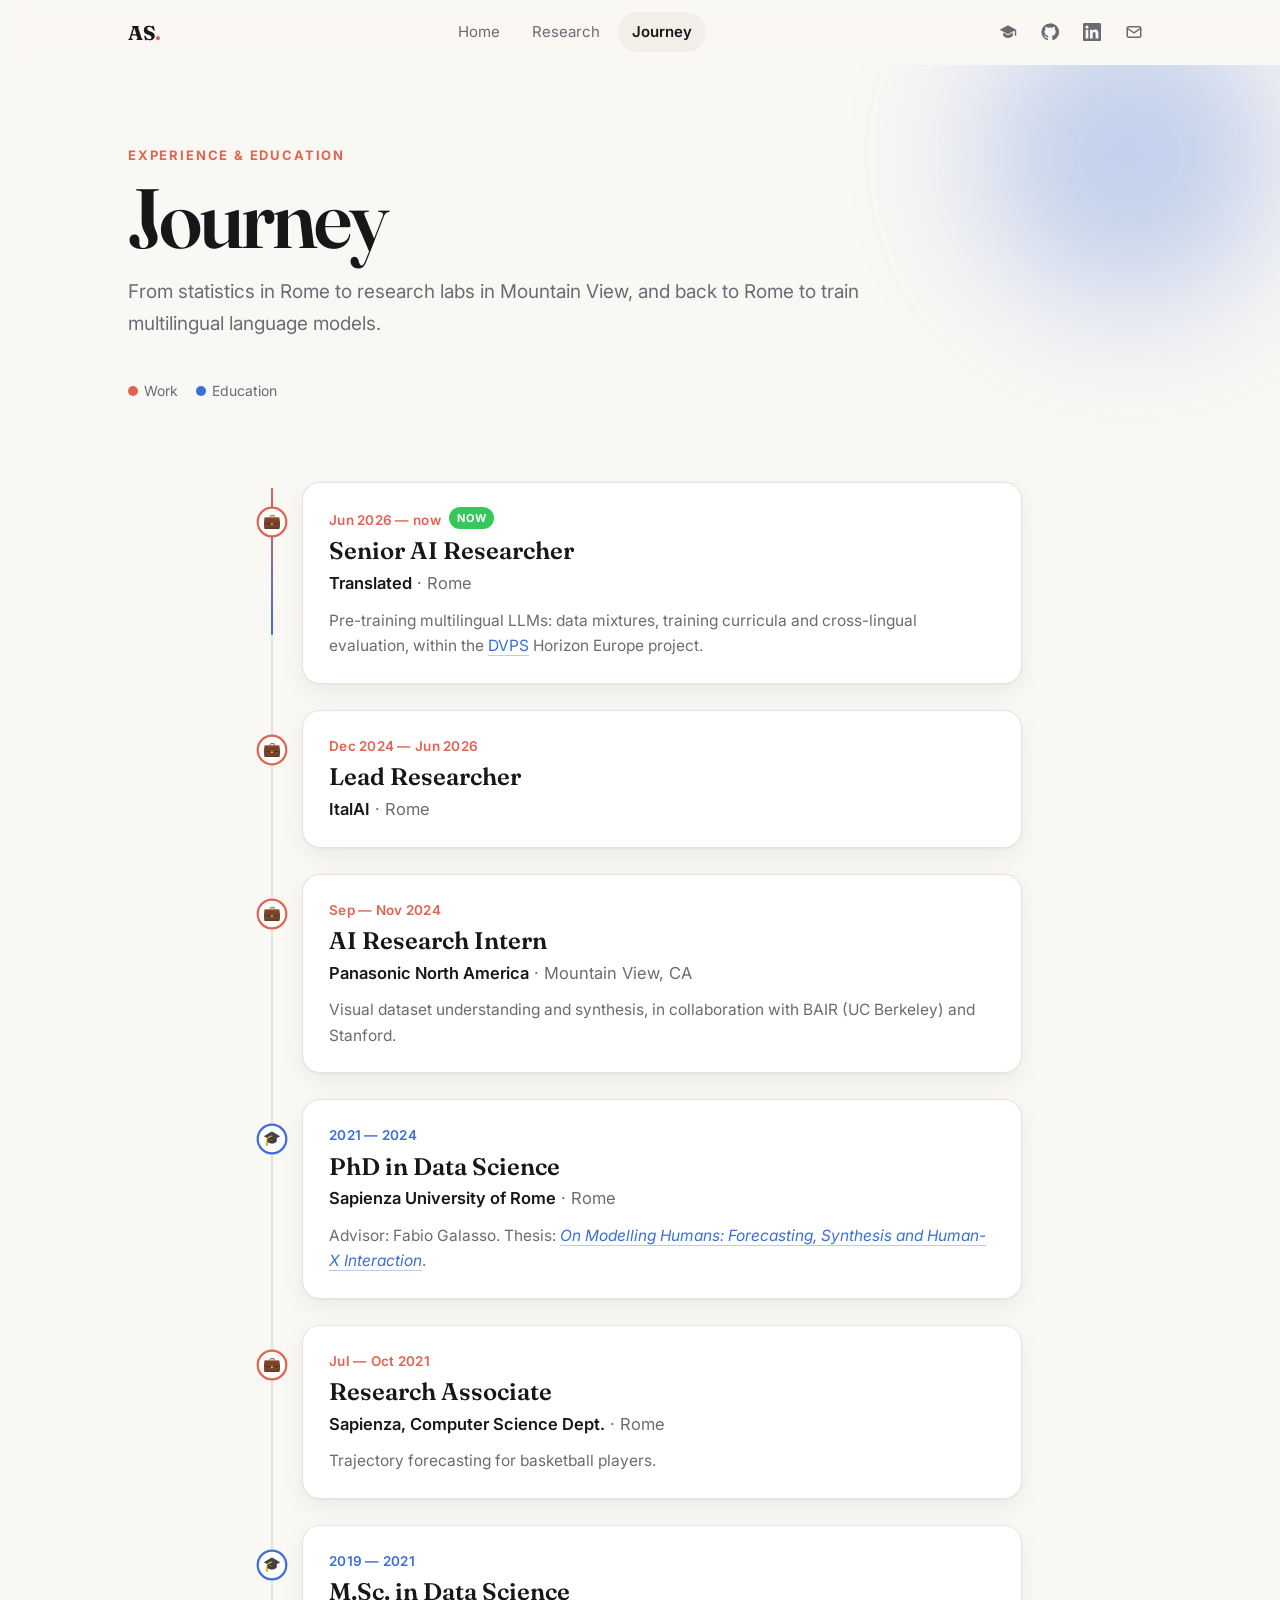
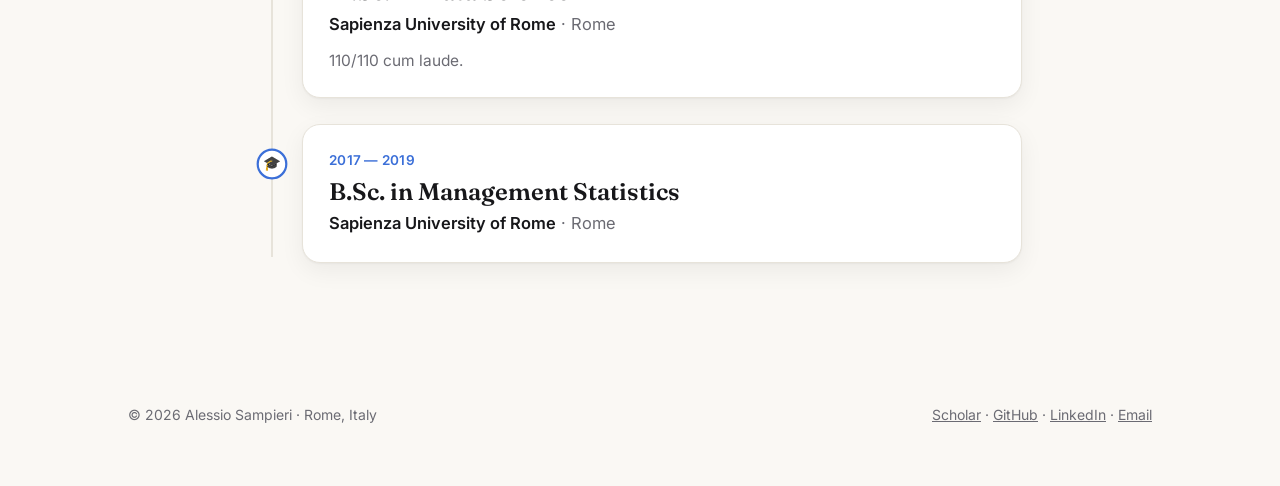
==== journey.html @ bb048fb6 "Add files via upload" ====
<!DOCTYPE html>
<html lang="en">
<head>
  <meta charset="utf-8">
  <meta name="viewport" content="width=device-width, initial-scale=1">
  <title>Journey | Alessio Sampieri</title>
  <meta name="description" content="Alessio Sampieri — Senior AI Researcher at Translated. Multilingual LLMs, human motion modelling, embodied AI. PhD in Data Science, Sapienza University of Rome.">
  <meta property="og:title" content="Journey | Alessio Sampieri">
  <meta property="og:description" content="Senior AI Researcher at Translated. PhD in Data Science, Sapienza University of Rome.">
  <meta property="og:image" content="https://alessiosam.github.io/assets/me.jpg">
  <link rel="icon" href="assets/me.jpg">
  <link rel="preconnect" href="https://fonts.googleapis.com">
  <link rel="preconnect" href="https://fonts.gstatic.com" crossorigin>
  <link href="https://fonts.googleapis.com/css2?family=Fraunces:opsz,wght@9..144,500;9..144,600;9..144,700&family=Inter:wght@400;600;700&display=swap" rel="stylesheet">
  <link rel="stylesheet" href="style.css">
</head>
<body data-page="journey">

<section class="page-head">
  <div class="blobs"><div class="blob b2" style="width:300px;height:300px;top:-60px;left:auto;right:0"></div></div>
  <div class="wrap">
    <div class="eyebrow reveal">Experience &amp; education</div>
    <h1 class="reveal">Journey</h1>
    <p class="lead reveal">From statistics in Rome to research labs in Mountain View, and back to Rome to train multilingual language models.</p>
    <div class="legend reveal"><span><i style="background:var(--accent)"></i>Work</span><span><i style="background:var(--accent2)"></i>Education</span></div>
  </div>
</section>

<section style="padding-bottom:60px">
  <div class="wrap" style="max-width:820px">
    <div class="tl" id="tl"></div>
  </div>
</section>

<script src="data.js"></script>
<script src="main.js"></script>
</body>
</html>
---- style.css ----
:root {
  --bg: #faf8f4;
  --bg2: #f2efe8;
  --card: #ffffff;
  --text: #17171a;
  --muted: #6b6b73;
  --line: #e7e3da;
  --accent: #e0644f;      /* coral */
  --accent2: #3b6fd8;     /* blue */
  --accent3: #f2b84b;     /* amber */
  --accent4: #4fb3a9;     /* teal */
  --shadow: 0 1px 2px rgba(0,0,0,.04), 0 8px 24px rgba(0,0,0,.06);
  --r: 18px;
  --maxw: 1080px;
}
@media (prefers-color-scheme: dark) {
  :root {
    --bg: #111114; --bg2: #18181d; --card: #1c1c22; --text: #f1f0ee; --muted: #9c9ca6;
    --line: #2a2a31; --shadow: 0 1px 2px rgba(0,0,0,.3), 0 8px 24px rgba(0,0,0,.35);
  }
}
* { box-sizing: border-box; }
html { scroll-behavior: smooth; }
body {
  margin: 0; background: var(--bg); color: var(--text);
  font: 16.5px/1.65 "Inter", system-ui, -apple-system, "Segoe UI", Roboto, sans-serif;
  -webkit-font-smoothing: antialiased; overflow-x: hidden;
}
a { color: inherit; }
p a, .rich a { color: var(--accent2); text-decoration: none; border-bottom: 1px solid color-mix(in srgb, var(--accent2) 35%, transparent); }
p a:hover, .rich a:hover { border-color: var(--accent2); }
.wrap { max-width: var(--maxw); margin: 0 auto; padding: 0 28px; }
.serif { font-family: "Fraunces", Georgia, serif; }

/* ---------- Nav ---------- */
.nav { position: sticky; top: 0; z-index: 50; backdrop-filter: saturate(160%) blur(14px);
  background: color-mix(in srgb, var(--bg) 78%, transparent); border-bottom: 1px solid transparent; transition: border-color .3s; }
.nav.scrolled { border-color: var(--line); }
.nav .wrap { display: flex; align-items: center; justify-content: space-between; height: 64px; }
.logo { font: 700 20px "Fraunces", Georgia, serif; text-decoration: none; letter-spacing: -.02em; }
.logo span { color: var(--accent); }
.menu { display: flex; gap: 4px; }
.menu a { text-decoration: none; padding: 8px 14px; border-radius: 999px; font-size: 15px; color: var(--muted); transition: .2s; }
.menu a:hover { color: var(--text); background: var(--bg2); }
.menu a.active { color: var(--text); background: var(--bg2); font-weight: 600; }
.socials { display: flex; gap: 6px; }
.icon { width: 36px; height: 36px; display: grid; place-items: center; border-radius: 50%; color: var(--muted); transition: .2s; }
.icon:hover { color: var(--text); background: var(--bg2); transform: translateY(-2px); }
.icon svg { width: 18px; height: 18px; }
@media (max-width: 720px) { .socials { display: none; } .menu a { padding: 8px 10px; } }

/* ---------- Hero ---------- */
.hero { position: relative; min-height: calc(100vh - 64px); display: flex; align-items: center; padding: 40px 0 80px; }
.blobs { position: absolute; inset: 0; overflow: hidden; z-index: -1; pointer-events: none; }
.blob { position: absolute; border-radius: 50%; filter: blur(70px); opacity: .45; animation: float 18s ease-in-out infinite; }
.blob.b1 { width: 420px; height: 420px; background: var(--accent); top: 5%; right: 8%; }
.blob.b2 { width: 360px; height: 360px; background: var(--accent2); bottom: 0; left: -6%; animation-delay: -6s; opacity: .3; }
.blob.b3 { width: 280px; height: 280px; background: var(--accent3); top: 40%; right: 35%; animation-delay: -12s; opacity: .35; }
@keyframes float { 0%,100% { transform: translate(0,0) scale(1); } 33% { transform: translate(40px,-30px) scale(1.08); } 66% { transform: translate(-30px,25px) scale(.95); } }
.hero-grid { display: grid; grid-template-columns: 1.35fr 1fr; gap: 48px; align-items: center; width: 100%; }
.kicker { display: inline-flex; align-items: center; gap: 8px; font-size: 14px; color: var(--muted); background: var(--card);
  border: 1px solid var(--line); padding: 6px 14px; border-radius: 999px; box-shadow: var(--shadow); }
.kicker .dot { width: 8px; height: 8px; border-radius: 50%; background: #34c759; box-shadow: 0 0 0 0 rgba(52,199,89,.6); animation: pulse 2s infinite; }
@keyframes pulse { 70% { box-shadow: 0 0 0 10px rgba(52,199,89,0); } 100% { box-shadow: 0 0 0 0 rgba(52,199,89,0); } }
.hero h1 { font: 600 clamp(44px, 6.4vw, 84px)/1.02 "Fraunces", Georgia, serif; letter-spacing: -.035em; margin: 22px 0 18px; }
.hero h1 .wave { display: inline-block; transform-origin: 70% 70%; animation: wave 2.4s 1s ease-in-out 2; }
@keyframes wave { 0%,60%,100% { transform: rotate(0); } 10%,30% { transform: rotate(14deg); } 20% { transform: rotate(-8deg); } 40% { transform: rotate(-4deg); } 50% { transform: rotate(10deg); } }
.tagline { font-size: clamp(20px, 2.4vw, 26px); line-height: 1.4; color: var(--muted); margin: 0 0 30px; max-width: 30ch; }
.rotator { color: var(--text); font-weight: 600; display: inline-block; position: relative; }
.rotator::after { content: ""; position: absolute; left: 0; right: 0; bottom: 2px; height: 8px; background: var(--accent3); opacity: .45; z-index: -1; border-radius: 3px; }
.caret { display: inline-block; width: 2px; height: 1em; background: var(--accent); margin-left: 3px; vertical-align: -3px; animation: blink 1s steps(1) infinite; }
@keyframes blink { 50% { opacity: 0; } }
.cta { display: flex; gap: 12px; flex-wrap: wrap; }
.btn { display: inline-flex; align-items: center; gap: 8px; text-decoration: none; padding: 13px 22px; border-radius: 999px; font-weight: 600; font-size: 15.5px; transition: transform .2s, box-shadow .2s, background .2s; }
.btn.primary { background: var(--text); color: var(--bg); }
.btn.primary:hover { transform: translateY(-2px); box-shadow: 0 10px 24px rgba(0,0,0,.18); }
.btn.ghost { border: 1px solid var(--line); background: var(--card); }
.btn.ghost:hover { transform: translateY(-2px); border-color: var(--muted); }
.btn .arr { transition: transform .2s; } .btn:hover .arr { transform: translateX(4px); }
.portrait { position: relative; justify-self: center; width: min(360px, 80vw); aspect-ratio: 1; }
.portrait .ring { position: absolute; inset: -14px; border-radius: 50%;
  background: conic-gradient(from 0deg, var(--accent), var(--accent3), var(--accent4), var(--accent2), var(--accent)); animation: spin 10s linear infinite; }
.portrait .ring::after { content: ""; position: absolute; inset: 6px; border-radius: 50%; background: var(--bg); }
@keyframes spin { to { transform: rotate(360deg); } }
.portrait img { position: relative; width: 100%; height: 100%; object-fit: cover; border-radius: 50%; }
.chip-float { position: absolute; background: var(--card); border: 1px solid var(--line); box-shadow: var(--shadow);
  border-radius: 14px; padding: 8px 14px; font-size: 13.5px; font-weight: 600; white-space: nowrap; animation: bob 5s ease-in-out infinite; }
.chip-float small { display: block; font-weight: 400; color: var(--muted); font-size: 12px; }
.chip-float.c1 { left: -30px; top: 14%; }
.chip-float.c2 { right: -24px; bottom: 16%; animation-delay: -2.5s; }
@keyframes bob { 50% { transform: translateY(-10px); } }
.scroll-hint { position: absolute; left: 50%; bottom: 22px; transform: translateX(-50%); color: var(--muted); font-size: 12px; letter-spacing: .14em; text-transform: uppercase; display: flex; flex-direction: column; align-items: center; gap: 8px; }
.scroll-hint .mouse { width: 22px; height: 34px; border: 2px solid var(--muted); border-radius: 12px; position: relative; }
.scroll-hint .mouse::after { content: ""; position: absolute; left: 50%; top: 6px; width: 3px; height: 7px; margin-left: -1.5px; border-radius: 2px; background: var(--muted); animation: wheel 1.6s infinite; }
@keyframes wheel { to { transform: translateY(10px); opacity: 0; } }
@media (max-width: 860px) {
  .hero-grid { grid-template-columns: 1fr; text-align: left; }
  .portrait { order: -1; width: 220px; justify-self: start; margin-left: 14px; }
  .chip-float { display: none; }
  .scroll-hint { display: none; }
}

/* ---------- Sections ---------- */
section.block { padding: 96px 0; }
.eyebrow { font-size: 13px; font-weight: 700; letter-spacing: .14em; text-transform: uppercase; color: var(--accent); margin-bottom: 10px; }
h2.title { font: 600 clamp(34px, 4.5vw, 52px)/1.08 "Fraunces", Georgia, serif; letter-spacing: -.025em; margin: 0 0 18px; }
.lead { font-size: 19px; color: var(--muted); max-width: 62ch; margin: 0 0 40px; }
.lead b, .lead strong { color: var(--text); font-weight: 600; }
.head-row { display: flex; justify-content: space-between; align-items: end; gap: 20px; flex-wrap: wrap; margin-bottom: 36px; }
.head-row .lead { margin: 0; }
.link-more { text-decoration: none; font-weight: 600; display: inline-flex; gap: 6px; align-items: center; white-space: nowrap; }
.link-more:hover .arr { transform: translateX(4px); } .link-more .arr { transition: transform .2s; }

/* stats */
.stats { display: grid; grid-template-columns: repeat(4, 1fr); gap: 18px; }
.stat { background: var(--card); border: 1px solid var(--line); border-radius: var(--r); padding: 26px 24px; box-shadow: var(--shadow); }
.stat .num { font: 600 46px/1 "Fraunces", Georgia, serif; letter-spacing: -.03em; }
.stat .num sup { font-size: 24px; color: var(--accent); }
.stat .lbl { color: var(--muted); font-size: 14.5px; margin-top: 8px; }
@media (max-width: 760px) { .stats { grid-template-columns: repeat(2, 1fr); } }

/* venues marquee */
.marquee { overflow: hidden; margin-top: 34px; mask-image: linear-gradient(90deg, transparent, #000 10%, #000 90%, transparent); }
.marquee .track { display: flex; gap: 48px; width: max-content; animation: marquee 28s linear infinite; }
.marquee span { font: 600 26px "Fraunces", Georgia, serif; color: var(--muted); opacity: .7; }
@keyframes marquee { to { transform: translateX(-50%); } }

/* focus cards */
.cards3 { display: grid; grid-template-columns: repeat(3, 1fr); gap: 20px; }
.focus { position: relative; background: var(--card); border: 1px solid var(--line); border-radius: var(--r); padding: 30px 26px; box-shadow: var(--shadow); overflow: hidden; transition: transform .3s, box-shadow .3s; }
.focus:hover { transform: translateY(-6px); box-shadow: 0 18px 40px rgba(0,0,0,.12); }
.focus .ico { width: 48px; height: 48px; border-radius: 14px; display: grid; place-items: center; font-size: 24px; margin-bottom: 18px; }
.focus h3 { font: 600 22px/1.2 "Fraunces", Georgia, serif; margin: 0 0 10px; }
.focus p { color: var(--muted); margin: 0; font-size: 15.5px; }
.focus .now { position: absolute; top: 18px; right: 18px; font-size: 11.5px; font-weight: 700; letter-spacing: .08em; text-transform: uppercase; color: var(--accent); background: color-mix(in srgb, var(--accent) 12%, transparent); padding: 4px 10px; border-radius: 999px; }
@media (max-width: 860px) { .cards3 { grid-template-columns: 1fr; } }

/* paper cards */
.papers { display: grid; grid-template-columns: repeat(2, 1fr); gap: 20px; }
.paper { display: flex; flex-direction: column; background: var(--card); border: 1px solid var(--line); border-radius: var(--r); padding: 26px; box-shadow: var(--shadow); transition: transform .3s, box-shadow .3s, border-color .3s; }
.paper:hover { transform: translateY(-4px); box-shadow: 0 18px 40px rgba(0,0,0,.1); border-color: color-mix(in srgb, var(--accent) 40%, var(--line)); }
.paper .top { display: flex; gap: 8px; align-items: center; flex-wrap: wrap; margin-bottom: 12px; }
.venue { font-size: 12.5px; font-weight: 700; padding: 4px 10px; border-radius: 999px; background: var(--text); color: var(--bg); }
.badge { font-size: 12.5px; font-weight: 700; padding: 4px 10px; border-radius: 999px; background: linear-gradient(90deg, var(--accent), var(--accent3)); color: #fff; }
.paper h3 { font: 600 20px/1.28 "Fraunces", Georgia, serif; margin: 0 0 8px; }
.paper .blurb { color: var(--muted); font-size: 15px; margin: 0 0 12px; }
.paper .authors { font-size: 13.5px; color: var(--muted); margin-bottom: 14px; }
.paper .authors b { color: var(--text); font-weight: 600; }
.paper .links { margin-top: auto; display: flex; gap: 8px; flex-wrap: wrap; }
.pill { font-size: 13px; font-weight: 600; text-decoration: none; padding: 5px 12px; border: 1px solid var(--line); border-radius: 999px; transition: .2s; }
.pill:hover { border-color: var(--text); background: var(--text); color: var(--bg); }
.tag { font-size: 12px; color: var(--muted); background: var(--bg2); padding: 3px 9px; border-radius: 999px; }
@media (max-width: 760px) { .papers { grid-template-columns: 1fr; } }

/* news */
.news { list-style: none; padding: 0; margin: 0; border-top: 1px solid var(--line); }
.news li { display: grid; grid-template-columns: 120px 1fr; gap: 20px; padding: 18px 0; border-bottom: 1px solid var(--line); font-size: 16.5px; }
.news .d { color: var(--muted); font-variant-numeric: tabular-nums; font-size: 14.5px; padding-top: 2px; }
.news a { color: var(--accent2); text-decoration: none; }
@media (max-width: 600px) { .news li { grid-template-columns: 1fr; gap: 2px; } }

/* contact band */
.band { background: var(--text); color: var(--bg); border-radius: 28px; padding: 64px 48px; position: relative; overflow: hidden; }
.band h2 { font: 600 clamp(32px, 4.5vw, 54px)/1.05 "Fraunces", Georgia, serif; margin: 0 0 14px; letter-spacing: -.025em; }
.band p { opacity: .7; margin: 0 0 28px; font-size: 18px; max-width: 50ch; }
.band .btn.primary { background: var(--bg); color: var(--text); }
.band .glow { position: absolute; width: 380px; height: 380px; border-radius: 50%; background: var(--accent); filter: blur(90px); opacity: .45; right: -80px; top: -120px; }

footer { padding: 40px 0 60px; color: var(--muted); font-size: 14px; }
footer .wrap { display: flex; justify-content: space-between; flex-wrap: wrap; gap: 12px; }

/* ---------- Page header (inner pages) ---------- */
.page-head { padding: 80px 0 30px; position: relative; }
.page-head h1 { font: 600 clamp(48px, 7vw, 84px)/1 "Fraunces", Georgia, serif; letter-spacing: -.035em; margin: 0 0 16px; }

/* ---------- Research page ---------- */
.filters { display: flex; flex-wrap: wrap; gap: 8px; align-items: center; margin: 10px 0 8px; }
.fchip { border: 1px solid var(--line); background: var(--card); color: var(--text); font: inherit; font-size: 14px; padding: 8px 16px; border-radius: 999px; cursor: pointer; transition: .2s; }
.fchip:hover { border-color: var(--muted); }
.fchip.on { background: var(--text); color: var(--bg); border-color: var(--text); }
.switch { margin-left: auto; display: inline-flex; align-items: center; gap: 10px; font-size: 14px; color: var(--muted); cursor: pointer; user-select: none; }
.switch input { display: none; }
.switch .tr { width: 42px; height: 24px; border-radius: 999px; background: var(--line); position: relative; transition: .2s; }
.switch .tr::after { content: ""; position: absolute; width: 18px; height: 18px; border-radius: 50%; background: #fff; top: 3px; left: 3px; transition: .2s; box-shadow: 0 1px 3px rgba(0,0,0,.25); }
.switch input:checked + .tr { background: var(--accent); }
.switch input:checked + .tr::after { left: 21px; }
.count { color: var(--muted); font-size: 14px; margin: 14px 0 0; }
.year-group { display: grid; grid-template-columns: 120px 1fr; gap: 24px; padding: 34px 0; border-top: 1px solid var(--line); }
.year-group .yr { font: 600 40px/1 "Fraunces", Georgia, serif; color: var(--muted); opacity: .55; position: sticky; top: 90px; align-self: start; letter-spacing: -.03em; }
.plist { display: grid; gap: 14px; }
.prow { background: var(--card); border: 1px solid var(--line); border-radius: 16px; padding: 20px 22px; transition: transform .25s, box-shadow .25s, border-color .25s; }
.prow:hover { transform: translateX(4px); box-shadow: var(--shadow); border-color: color-mix(in srgb, var(--accent) 35%, var(--line)); }
.prow h3 { font: 600 18.5px/1.3 "Fraunces", Georgia, serif; margin: 0 0 6px; }
.prow .authors { font-size: 14px; color: var(--muted); }
.prow .authors b { color: var(--text); }
.prow .meta { display: flex; flex-wrap: wrap; gap: 8px; align-items: center; margin-top: 12px; }
.prow .meta .sp { flex: 1; }
@media (max-width: 700px) { .year-group { grid-template-columns: 1fr; gap: 10px; } .year-group .yr { position: static; } }

/* ---------- Journey page ---------- */
.legend { display: flex; gap: 18px; color: var(--muted); font-size: 14px; }
.legend i { display: inline-block; width: 10px; height: 10px; border-radius: 50%; margin-right: 6px; vertical-align: 0; }
.tl { position: relative; margin: 50px 0 40px; padding-left: 44px; }
.tl::before { content: ""; position: absolute; left: 13px; top: 6px; bottom: 6px; width: 2px; background: var(--line); }
.tl .progress { position: absolute; left: 13px; top: 6px; width: 2px; height: 0; background: linear-gradient(var(--accent), var(--accent2)); border-radius: 2px; }
.step { position: relative; margin-bottom: 26px; }
.step .node { position: absolute; left: -44px; top: 26px; width: 28px; height: 28px; border-radius: 50%; background: var(--bg); border: 2px solid var(--line); display: grid; place-items: center; font-size: 13px; transition: .4s; }
.step.in .node { border-color: var(--accent); background: var(--card); transform: scale(1.1); }
.step.edu.in .node { border-color: var(--accent2); }
.step .box { background: var(--card); border: 1px solid var(--line); border-radius: var(--r); padding: 24px 26px; box-shadow: var(--shadow); transition: transform .3s; }
.step .box:hover { transform: translateY(-3px); }
.step .when { font-size: 13.5px; font-weight: 600; color: var(--accent); letter-spacing: .02em; }
.step.edu .when { color: var(--accent2); }
.step h3 { font: 600 24px/1.2 "Fraunces", Georgia, serif; margin: 6px 0 4px; }
.step .org { font-weight: 600; } .step .place { color: var(--muted); }
.step p { color: var(--muted); margin: 10px 0 0; font-size: 15.5px; }
.step .now-pill { display: inline-block; margin-left: 8px; font-size: 11px; font-weight: 700; letter-spacing: .08em; text-transform: uppercase; color: #fff; background: #34c759; padding: 2px 8px; border-radius: 999px; vertical-align: 3px; }

/* ---------- Reveal on scroll ---------- */
.reveal { opacity: 0; transform: translateY(28px); transition: opacity .8s cubic-bezier(.2,.7,.2,1), transform .8s cubic-bezier(.2,.7,.2,1); transition-delay: var(--d, 0s); }
.reveal.in { opacity: 1; transform: none; }
.reveal.left { transform: translateX(-30px); } .reveal.left.in { transform: none; }
.reveal.zoom { transform: scale(.94); } .reveal.zoom.in { transform: none; }

@media (prefers-reduced-motion: reduce) {
  *, *::before, *::after { animation: none !important; transition: none !important; }
  .reveal { opacity: 1; transform: none; }
}
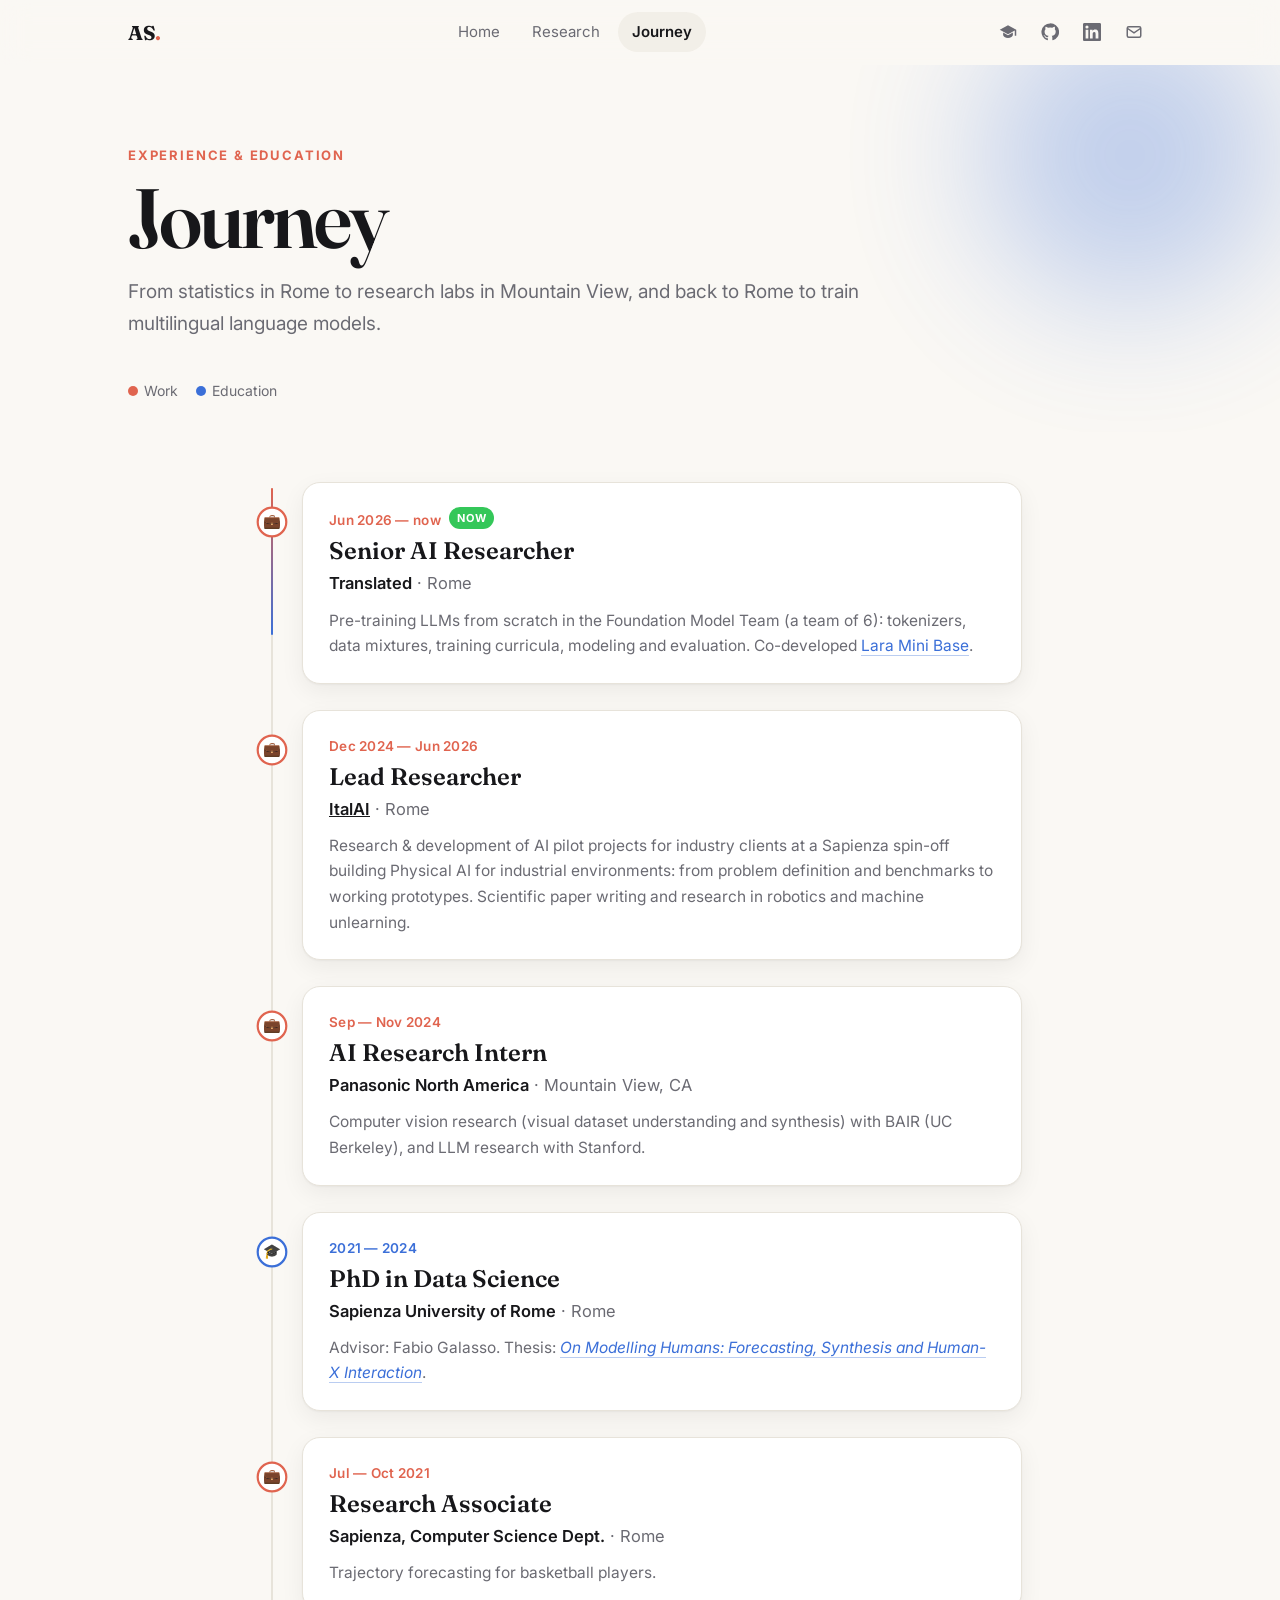
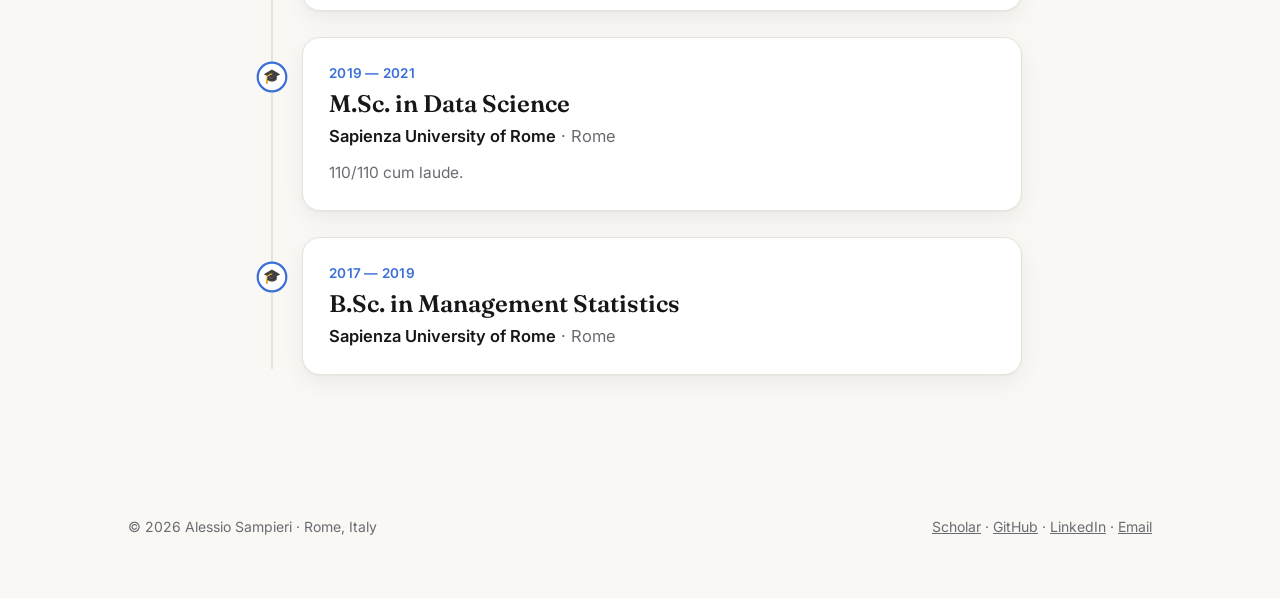
==== commit 79b96217: "Cache-bust CSS and JS" ====
--- a/journey.html
+++ b/journey.html
@@ -12,7 +12,7 @@
   <link rel="preconnect" href="https://fonts.googleapis.com">
   <link rel="preconnect" href="https://fonts.gstatic.com" crossorigin>
   <link href="https://fonts.googleapis.com/css2?family=Fraunces:opsz,wght@9..144,500;9..144,600;9..144,700&family=Inter:wght@400;600;700&display=swap" rel="stylesheet">
-  <link rel="stylesheet" href="style.css">
+  <link rel="stylesheet" href="style.css?v=4">
 </head>
 <body data-page="journey">
 
@@ -32,7 +32,7 @@
   </div>
 </section>
 
-<script src="data.js"></script>
-<script src="main.js"></script>
+<script src="data.js?v=4"></script>
+<script src="main.js?v=4"></script>
 </body>
 </html>
--- a/style.css
+++ b/style.css
@@ -50,7 +50,8 @@
 @media (max-width: 720px) { .socials { display: none; } .menu a { padding: 8px 10px; } }
 
 /* ---------- Hero ---------- */
-.hero { position: relative; min-height: calc(100vh - 64px); display: flex; align-items: center; padding: 40px 0 80px; }
+.hero { position: relative; min-height: calc(100vh - 64px); display: flex; flex-direction: column; justify-content: center; gap: 36px; padding: 28px 0 40px; }
+.hero > .wrap { width: 100%; }
 .blobs { position: absolute; inset: 0; overflow: hidden; z-index: -1; pointer-events: none; }
 .blob { position: absolute; border-radius: 50%; filter: blur(70px); opacity: .45; animation: float 18s ease-in-out infinite; }
 .blob.b1 { width: 420px; height: 420px; background: var(--accent); top: 5%; right: 8%; }
@@ -62,10 +63,10 @@
   border: 1px solid var(--line); padding: 6px 14px; border-radius: 999px; box-shadow: var(--shadow); }
 .kicker .dot { width: 8px; height: 8px; border-radius: 50%; background: #34c759; box-shadow: 0 0 0 0 rgba(52,199,89,.6); animation: pulse 2s infinite; }
 @keyframes pulse { 70% { box-shadow: 0 0 0 10px rgba(52,199,89,0); } 100% { box-shadow: 0 0 0 0 rgba(52,199,89,0); } }
-.hero h1 { font: 600 clamp(44px, 6.4vw, 84px)/1.02 "Fraunces", Georgia, serif; letter-spacing: -.035em; margin: 22px 0 18px; }
+.hero h1 { font: 600 clamp(42px, 5.6vw, 74px)/1.02 "Fraunces", Georgia, serif; letter-spacing: -.035em; margin: 18px 0 14px; }
 .hero h1 .wave { display: inline-block; transform-origin: 70% 70%; animation: wave 2.4s 1s ease-in-out 2; }
 @keyframes wave { 0%,60%,100% { transform: rotate(0); } 10%,30% { transform: rotate(14deg); } 20% { transform: rotate(-8deg); } 40% { transform: rotate(-4deg); } 50% { transform: rotate(10deg); } }
-.tagline { font-size: clamp(20px, 2.4vw, 26px); line-height: 1.4; color: var(--muted); margin: 0 0 30px; max-width: 30ch; }
+.tagline { font-size: clamp(19px, 2.1vw, 24px); line-height: 1.4; color: var(--muted); margin: 0 0 24px; max-width: 32ch; }
 .rotator { color: var(--text); font-weight: 600; display: inline-block; position: relative; }
 .rotator::after { content: ""; position: absolute; left: 0; right: 0; bottom: 2px; height: 8px; background: var(--accent3); opacity: .45; z-index: -1; border-radius: 3px; }
 .caret { display: inline-block; width: 2px; height: 1em; background: var(--accent); margin-left: 3px; vertical-align: -3px; animation: blink 1s steps(1) infinite; }
@@ -77,7 +78,7 @@
 .btn.ghost { border: 1px solid var(--line); background: var(--card); }
 .btn.ghost:hover { transform: translateY(-2px); border-color: var(--muted); }
 .btn .arr { transition: transform .2s; } .btn:hover .arr { transform: translateX(4px); }
-.portrait { position: relative; justify-self: center; width: min(360px, 80vw); aspect-ratio: 1; }
+.portrait { position: relative; justify-self: center; width: min(290px, 80vw); aspect-ratio: 1; }
 .portrait .ring { position: absolute; inset: -14px; border-radius: 50%;
   background: conic-gradient(from 0deg, var(--accent), var(--accent3), var(--accent4), var(--accent2), var(--accent)); animation: spin 10s linear infinite; }
 .portrait .ring::after { content: ""; position: absolute; inset: 6px; border-radius: 50%; background: var(--bg); }
@@ -94,8 +95,14 @@
 .scroll-hint .mouse::after { content: ""; position: absolute; left: 50%; top: 6px; width: 3px; height: 7px; margin-left: -1.5px; border-radius: 2px; background: var(--muted); animation: wheel 1.6s infinite; }
 @keyframes wheel { to { transform: translateY(10px); opacity: 0; } }
 @media (max-width: 860px) {
+  .hero { min-height: 0; }
   .hero-grid { grid-template-columns: 1fr; text-align: left; }
-  .portrait { order: -1; width: 220px; justify-self: start; margin-left: 14px; }
+  .portrait { order: -1; width: 128px; justify-self: start; margin-left: 10px; }
+  .portrait .ring { inset: -8px; }
+  .hero { gap: 26px; padding-top: 22px; }
+  .hero-grid { gap: 22px; }
+  .cta .btn { padding: 11px 18px; font-size: 15px; }
+  .hl { padding: 24px 20px; }
   .chip-float { display: none; }
   .scroll-hint { display: none; }
 }
@@ -216,6 +223,31 @@
 .step p { color: var(--muted); margin: 10px 0 0; font-size: 15.5px; }
 .step .now-pill { display: inline-block; margin-left: 8px; font-size: 11px; font-weight: 700; letter-spacing: .08em; text-transform: uppercase; color: #fff; background: #34c759; padding: 2px 8px; border-radius: 999px; vertical-align: 3px; }
 
+/* ---------- Highlight ---------- */
+.hl { position: relative; overflow: hidden; display: grid; grid-template-columns: minmax(0, 1.25fr) minmax(0, 1fr); gap: 32px; align-items: center;
+  border-radius: 26px; padding: 30px 36px; background: var(--card); border: 1px solid var(--line); box-shadow: var(--shadow); }
+.hl::before { content: ""; position: absolute; inset: 0; padding: 1.5px; border-radius: inherit; pointer-events: none;
+  background: linear-gradient(120deg, var(--accent), var(--accent3), var(--accent4), var(--accent2));
+  -webkit-mask: linear-gradient(#000 0 0) content-box, linear-gradient(#000 0 0); -webkit-mask-composite: xor; mask-composite: exclude; }
+.hl-glow { position: absolute; width: 420px; height: 420px; right: -120px; top: -140px; border-radius: 50%; background: var(--accent2); filter: blur(100px); opacity: .22; animation: float 16s ease-in-out infinite; }
+.hl-body { position: relative; min-width: 0; }
+.hl-top { display: flex; gap: 8px; flex-wrap: wrap; align-items: center; }
+.hl-tag { font-size: 12.5px; }
+.hl-title { font: 600 clamp(34px, 4vw, 50px)/1.02 "Fraunces", Georgia, serif; letter-spacing: -.03em; margin: 12px 0 4px;
+  background: linear-gradient(90deg, var(--text) 30%, var(--accent) 70%, var(--accent3)); -webkit-background-clip: text; background-clip: text; color: transparent; }
+.hl-sub { font: italic 500 19px/1.35 "Fraunces", Georgia, serif; color: var(--muted); margin: 0 0 18px; }
+.hl-text { color: var(--muted); margin: 0 0 24px; max-width: 56ch; }
+.hl .btn { padding: 11px 20px; }
+.hl-stats { display: grid; grid-template-columns: repeat(4, auto); gap: 12px 28px; justify-content: start; margin-bottom: 22px; }
+.hl-stats b { display: block; font: 600 28px/1 "Fraunces", Georgia, serif; letter-spacing: -.02em; }
+.hl-stats small { color: var(--muted); font-size: 13px; }
+.hl-langs { position: relative; min-width: 0; overflow: hidden; display: grid; gap: 12px; mask-image: linear-gradient(90deg, transparent, #000 15%, #000 85%, transparent); -webkit-mask-image: linear-gradient(90deg, transparent, #000 15%, #000 85%, transparent); }
+.lrow { display: flex; gap: 12px; width: max-content; animation: marquee 30s linear infinite; }
+.lrow.rev { animation-direction: reverse; animation-duration: 36s; }
+.lrow span { font: 600 17px "Fraunces", Georgia, serif; padding: 7px 15px; border-radius: 999px; background: var(--bg2); border: 1px solid var(--line); white-space: nowrap; }
+.lrow:nth-child(2) span { color: var(--accent); } .lrow:nth-child(3) span { color: var(--accent2); } .lrow:nth-child(4) span { color: var(--accent4); }
+@media (max-width: 900px) { .hl { grid-template-columns: minmax(0, 1fr); padding: 32px 24px; } .hl-stats { grid-template-columns: repeat(2, auto); } }
+
 /* ---------- Reveal on scroll ---------- */
 .reveal { opacity: 0; transform: translateY(28px); transition: opacity .8s cubic-bezier(.2,.7,.2,1), transform .8s cubic-bezier(.2,.7,.2,1); transition-delay: var(--d, 0s); }
 .reveal.in { opacity: 1; transform: none; }
